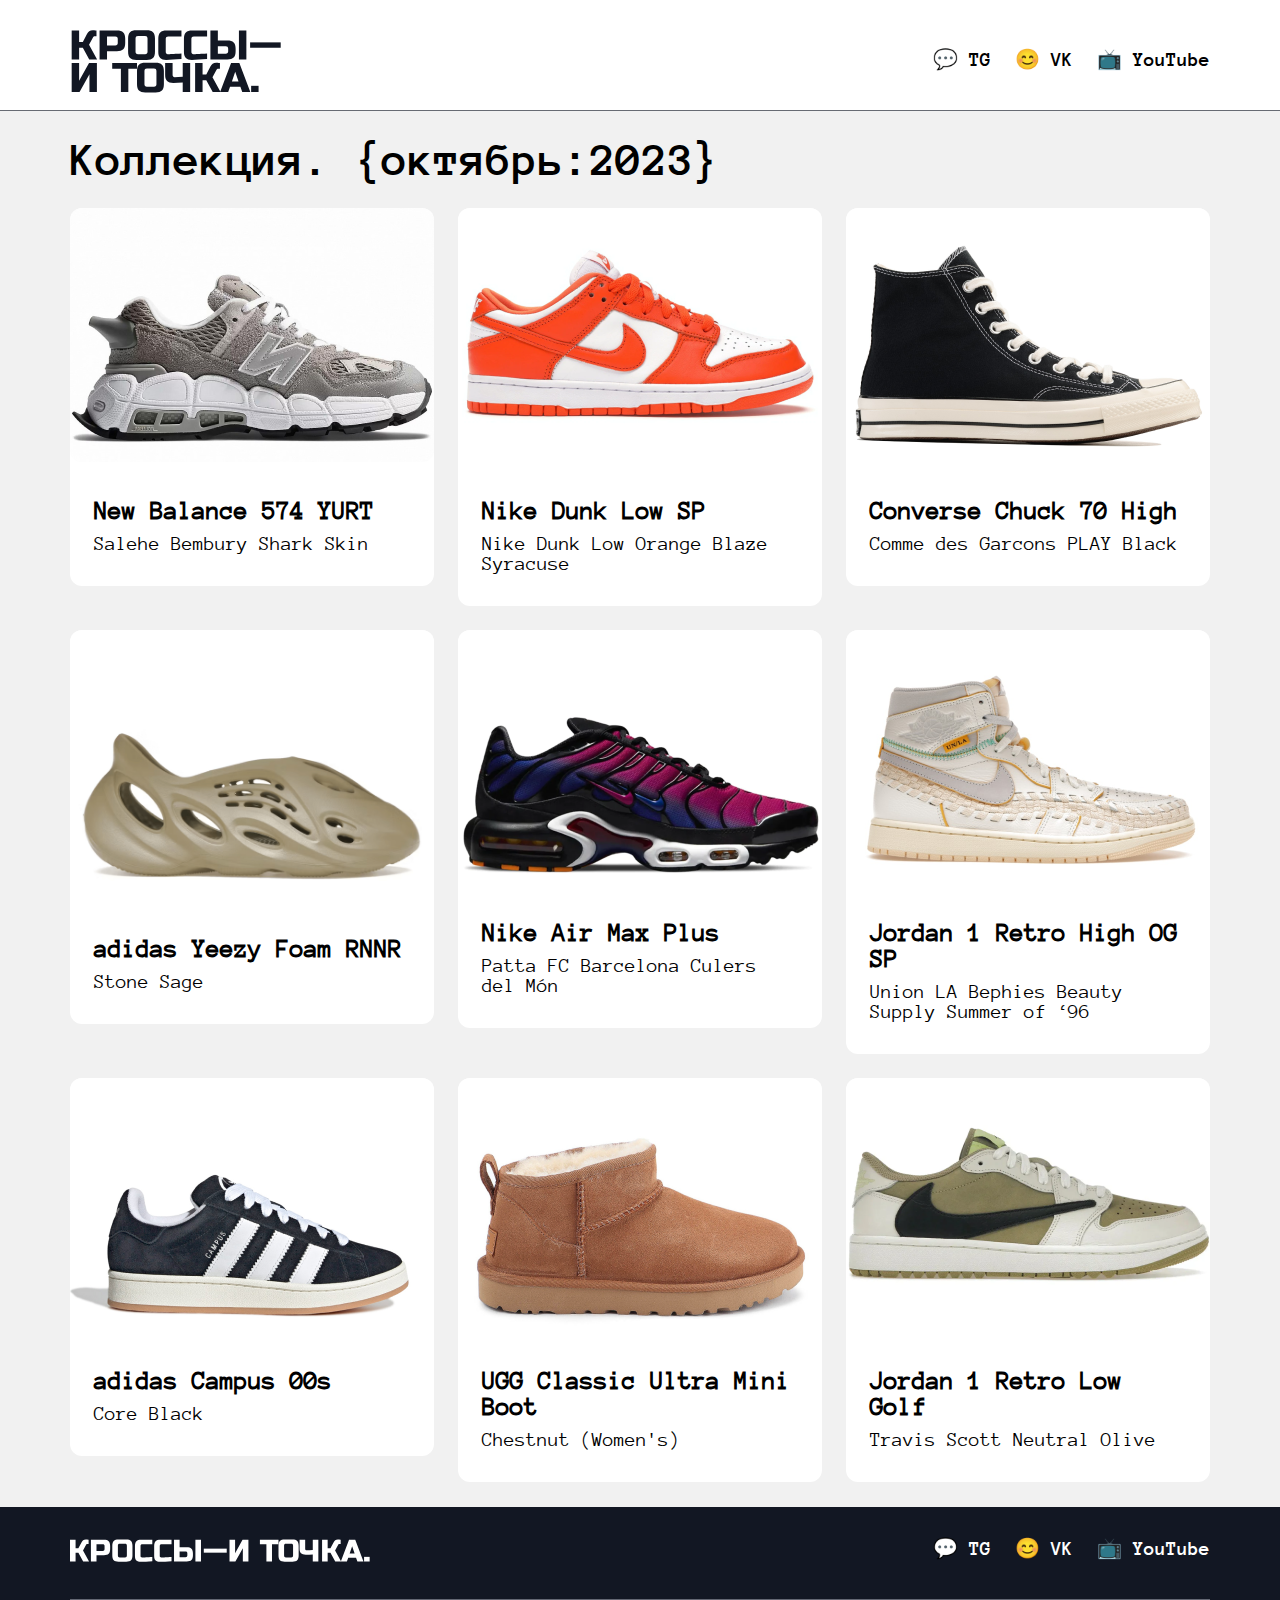
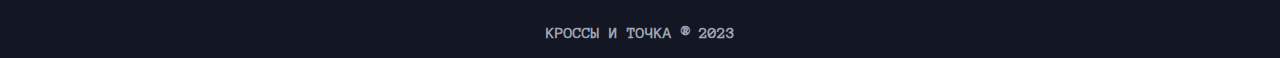
==== index.html @ 78402108 "sneakers" ====
<!DOCTYPE html>
<html lang="ru">

<head>
  <meta charset="UTF-8">
  <meta name="viewport" content="width=device-width, initial-scale=1.0">
  <title>КРОССЫ — И ТОЧКА.</title>
  <link rel="stylesheet" href="./style.css" />
</head>

<body>
  <header class="header">
    <div class="header__container">
      <a href="#"><img src="./images/header-logo.svg" alt="КРОССЫ — И ТОЧКА." class="header__logo"></a>
      <nav>
        <ul class="header__nav">
          <li><a href="#" class="header__link">💬 TG</a></li>
          <li><a href="#" class="header__link">😊 VK</a></li>
          <li><a href="#" class="header__link">📺 YouTube</a></li>
        </ul>
      </nav>
    </div>
  </header>
  <hr class="header__line" />
  <main class="main">
    <div class="main__content">
      <h2>Коллекция. {октябрь:2023}</h2>
      <div class="content__cards">
        <a href="./new-balance-c-ms574.html">
          <div class="card">
            <img src="./images/image1.png" class="card__img">
            <div class="description">
              <h3>New Balance 574 YURT</h3>
              <p>Salehe Bembury Shark Skin</p>
            </div>
          </div>
        </a>
        <a href="./nike-dunk-low-sp.html">
          <div class="card">
            <img src="./images/image2.png" class="card__img">
            <div class="description">
              <h3>Nike Dunk Low SP</h3>
              <p>Nike Dunk Low Orange Blaze Syracuse</p>
            </div>
          </div>
        </a>
        <a href="./converse-chuck-70-high.html">
          <div class="card">
            <img src="./images/image3.png" class="card__img">
            <div class="description">
              <h3>Converse Chuck 70 High</h3>
              <p>Comme des Garcons PLAY Black</p>
            </div>
          </div>
        </a>
        <div class="card">
          <img src="./images/image4.png" class="card__img">
          <div class="description">
            <h3>adidas Yeezy Foam RNNR</h3>
            <p>Stone Sage</p>
          </div>
        </div>
        <div class="card">
          <img src="./images/image5.png" class="card__img">
          <div class="description">
            <h3>Nike Air Max Plus</h3>
            <p>Patta FC Barcelona Culers del Món</p>
          </div>
        </div>
        <div class="card">
          <img src="./images/image6.png" class="card__img">
          <div class="description">
            <h3>Jordan 1 Retro High OG SP</h3>
            <p>Union LA Bephies Beauty Supply Summer of ‘96</p>
          </div>
        </div>
        <div class="card">
          <img src="./images/image7.png" class="card__img">
          <div class="description">
            <h3>adidas Campus 00s</h3>
            <p>Core Black</p>
          </div>
        </div>
        <div class="card">
          <img src="./images/image8.png" class="card__img">
          <div class="description">
            <h3>UGG Classic Ultra Mini Boot</h3>
            <p>Chestnut (Women's)</p>
          </div>
        </div>
        <div class="card">
          <img src="./images/image9.png" class="card__img">
          <div class="description">
            <h3>Jordan 1 Retro Low Golf</h3>
            <p>Travis Scott Neutral Olive</p>
          </div>
        </div>
      </div>
    </div>
  </main>
  <footer class="footer">
    <div class="footer__container">
      <div class="footer__content">
        <a href="#"><img src="./images/footer-logo.svg" alt="КРОССЫ — И ТОЧКА." class="footer__logo"></a>
        <nav>
          <ul class="footer__nav">
            <li><a href="#" class="footer__link">💬 TG</a></li>
            <li><a href="#" class="footer__link">😊 VK</a></li>
            <li><a href="#" class="footer__link">📺 YouTube</a></li>
          </ul>
      </div>
      </nav>
      <hr class="footer__line">
      <p class="footer__text">КРОССЫ И ТОЧКА ® 2023</p>
    </div>
  </footer>
</body>

</html>
---- style.css ----
@font-face {
  font-family: "Anonymous Pro";
  src: url(./fonts/AnonymousPro-Regular.ttf);
}

@font-face {
  font-family: "Anonymous Pro Bold";
  src: url(./fonts/AnonymousPro-Bold.ttf);
}

* {
  margin: 0;
}

body {
  background-color: #F1F1F1;
}

.header {
  display: flex;
  justify-content: center;
  background-color: #FFFFFF;
  height: 110px;
}

.header__container {
  display: flex;
  justify-content: space-between;
  width: 1140px;
}

.header__link {
  color: black;
  text-decoration: none;
  font-family: "Anonymous Pro Bold";
  font-weight: 700;
  font-size: 20px;
  line-height: 20px;
}

.header__line {
  background-color: #676B73;
  color: #676B73;
  height: 1px;
  border: none;
}

.header__logo {
  width: 212px;
  height: 63px;
  padding-top: 30px;
}

.header__nav {
  display: flex;
  gap: 24px;
  padding-inline-start: 0;
  margin-top: 50px;
}

.main {
  display: flex;
  justify-content: center;
}

.main__content {
  display: flex;
  justify-content: center;
  flex-direction: column;
  align-items: flex-start;
  min-width: 343px;
  margin: 25px auto;
  max-width: 1140px;
  max-height: 100%;
}

.content__cards {
  display: flex;
  flex-wrap: wrap;
  justify-content: flex-start;
  width: 100%;
  gap: 24px;
  margin-top: 24px;
}

.card {
  width: 364px;
  background-color: #FFFFFF;
  border-radius: 12px;
  transition: 400ms ease;
  height: max-content;
}

.card__img {
  border-radius: 12px;
  width: 364px;
}

.description {
  font-family: "Anonymous Pro";
  padding: 32px 24px;
}

h3 {
  font-weight: 700;
  font-size: 26px;
  line-height: 26px;
  padding-bottom: 10px;
}

.main__content p {
  font-weight: 400;
  font-size: 20px;
  line-height: 20px;
}

.main__content h2 {
  width: 767px;
  height: 48px;
  font-family: "Anonymous Pro Bold";
  font-weight: 500;
  font-size: 48px;
  line-height: 48px;
}

.footer {
  display: flex;
  justify-content: center;
  background-color: #121723;
  height: 151px;
  max-width: 100%;
}

.footer__container {
  width: 1140px;
}

.footer__link {
  color: rgb(255, 255, 255);
  text-decoration: none;
  font-family: "Anonymous Pro Bold";
  font-weight: 700;
  font-size: 20px;
  line-height: 20px;
}

.footer__line {
  background-color: rgba(223, 226, 234, 0.4);
  color: rgba(223, 226, 234, 0.4);
  height: 1px;
  border: none;
  margin: 32px 0 24px;
}

.footer__logo {
  height: 24px;
  width: 300px;
  padding-top: 32px;
}

.footer__content {
  display: flex;
  justify-content: space-between;
}

.footer__nav {
  display: flex;
  gap: 24px;
  margin-top: 32px;
  padding: 0;
}

.footer__text {
  display: flex;
  justify-content: center;
  color: #A1A6B4;
  font-family: "Anonymous Pro";
  font-size: 16px;
  font-weight: 700;
}

li {
  list-style-type: none;
}

a {
  text-decoration: none;
  color: inherit;
  margin: 0;
}

.card:hover {
  box-shadow: 0px 4px 4px 0px rgba(0, 0, 0, 0.25);
  transform: translateY(-10px);
}

/*pages*/

.sneaker {
  margin-top: 32px;
  background-color: #FFFFFF;
  border-radius: 50px;
}

.sneaker__info {
  margin: 48px;
}

.sneaker__container {
  display: flex;
  flex-direction: column;
  gap: 48px;
}

.sneaker__maybe {
  margin-bottom: 32px;
}

.sneaker__cards {
  display: flex;
  flex-wrap: wrap;
  gap: 24px;
}

.sneaker__maybe h2 {
  font-family: "Anonymous Pro";
  font-size: 48px;
  font-weight: 700;
  margin-bottom: 32px;
}

.sneaker__description {
  width: 506px;
}

.sneaker__box {
  display: flex;
}

.sneaker__parameters {
  width: 506px;
  margin-left: 32px;
  margin-top: 24px;
}

.sneaker__parameter {
  display: flex;
  justify-content: space-between;
}

.sneaker h1 {
  font-family: "Anonymous Pro";
  font-size: 48px;
  font-style: normal;
  font-weight: 400;
  line-height: 100%;
  margin-top: 24px;
}

.sneaker h2 {
  font-family: "Anonymous Pro";
  font-size: 36px;
  font-style: normal;
  font-weight: 400;
  line-height: 100%;
  margin-top: 24px;
}

.sneaker h3 {
  font-family: "Anonymous Pro";
  font-size: 30px;
  font-style: normal;
  font-weight: 400;
  line-height: normal;
}

.sneaker__description p {
  font-family: "Anonymous Pro";
  font-size: 20px;
  font-style: normal;
  font-weight: 400;
  line-height: 28px;
  margin-top: 24px;
}

.sneaker__parameters p {
  font-family: "Anonymous Pro";
  font-size: 20px;
  font-style: normal;
  font-weight: 400;
  line-height: 28px;
  margin: 24px 0;
}

@media screen and (max-width: 1161px) {
  .header__container {
    width: 720px;
  }

  .main__content {
    width: 720px;
  }

  .card,
  .card__img {
    width: 348px;
  }

  .footer__container {
    width: 720px;
  }

  .sneaker {
    width: 768px;
    border-radius: 30px;
  }

  .sneaker__img {
    width: 744px;
  }

  .sneaker__info {
    margin: 24px;
  }
}

@media screen and (max-width: 768px) {
  .header {
    height: 156px;
  }

  .header__container {
    width: 375px;
    flex-direction: column;
    align-items: center;
    justify-content: flex-start;
  }

  .header__logo {
    padding-top: 24px;
    padding-bottom: 24px;
    font-weight: 700;
  }

  .header__nav {
    margin: 0;
  }

  .main__content,
  .card,
  .card__img {
    width: 343px;
  }

  .main__content h2 {
    font-size: 32px;
    line-height: 32px;
    width: 343px;
    height: 64px;
  }

  .footer__container {
    width: 375px;
  }

  .footer__line {
    margin: 24px 0 24px;
  }

  .footer {
    height: 195px;
  }

  .footer__content {
    flex-direction: column;
    align-items: center;
  }

  .sneaker {
    border-radius: 12px;
    width: 343px;
  }

  .sneaker h1 {
    font-size: 32px;
  }

  .sneaker h2 {
    font-size: 20px;
  }

  .sneaker h3 {
    font-size: 24px;
  }

  .sneaker__description p,
  .sneaker__parameters p {
    font-size: 16px;
  }

  .sneaker__info {
    margin: 24px;
  }

  .sneaker__description {
    width: 295px;
  }

  .sneaker__parameters {
    width: 295px;
    margin: 24px 0 0 0;
  }

  .sneaker__img {
    width: 295px;
  }

  .sneaker__box {
    flex-direction: column;
  }

  .sneaker__container {
    align-items: center;
  }

  .sneaker__maybe {
    width: 343px;
  }

  .sneaker__maybe h2 {
    font-size: 32px;
  }
}
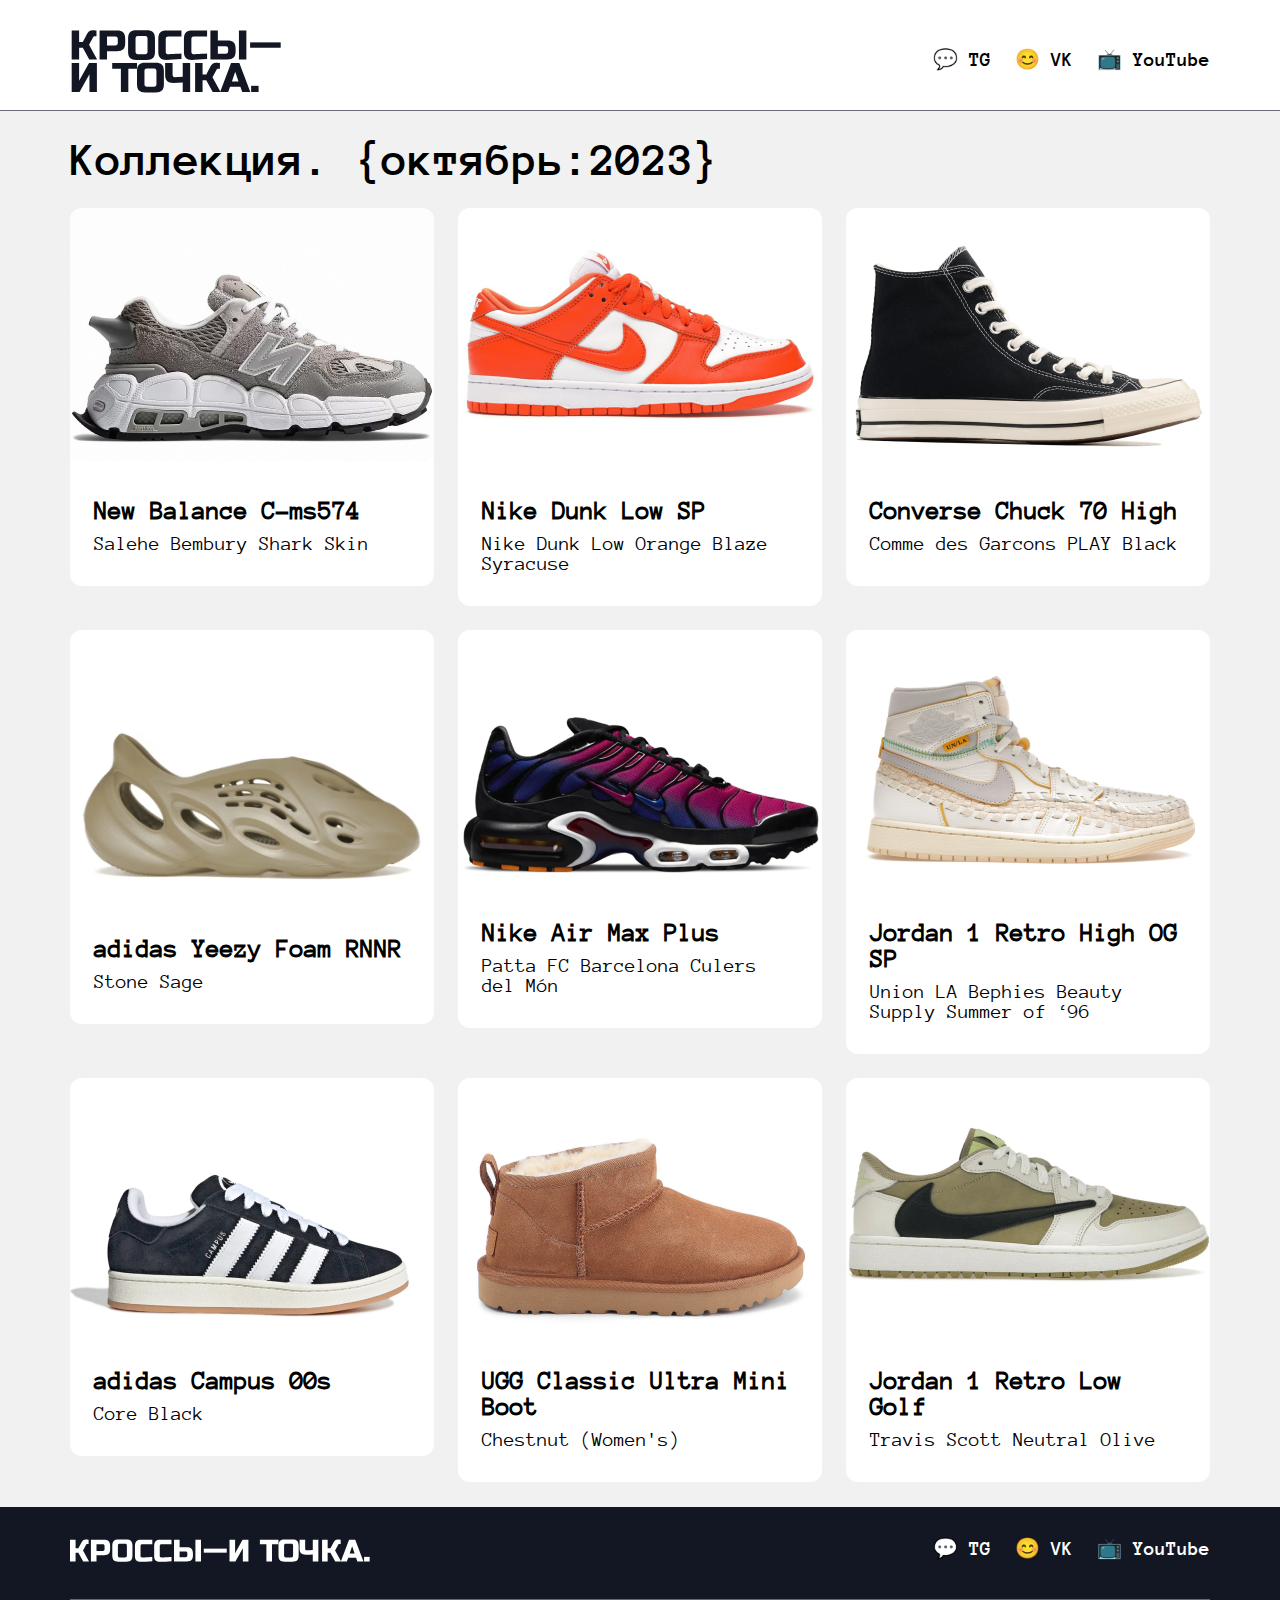
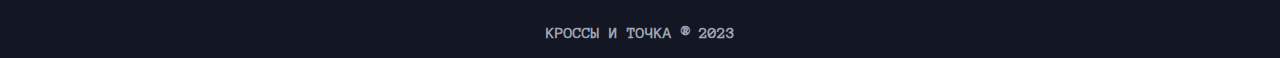
==== commit b760ae1d: "Update index.html" ====
--- a/index.html
+++ b/index.html
@@ -30,7 +30,7 @@
           <div class="card">
             <img src="./images/image1.png" class="card__img">
             <div class="description">
-              <h3>New Balance 574 YURT</h3>
+              <h3>New Balance C-ms574</h3>
               <p>Salehe Bembury Shark Skin</p>
             </div>
           </div>
@@ -116,4 +116,4 @@
   </footer>
 </body>
 
-</html>+</html>
